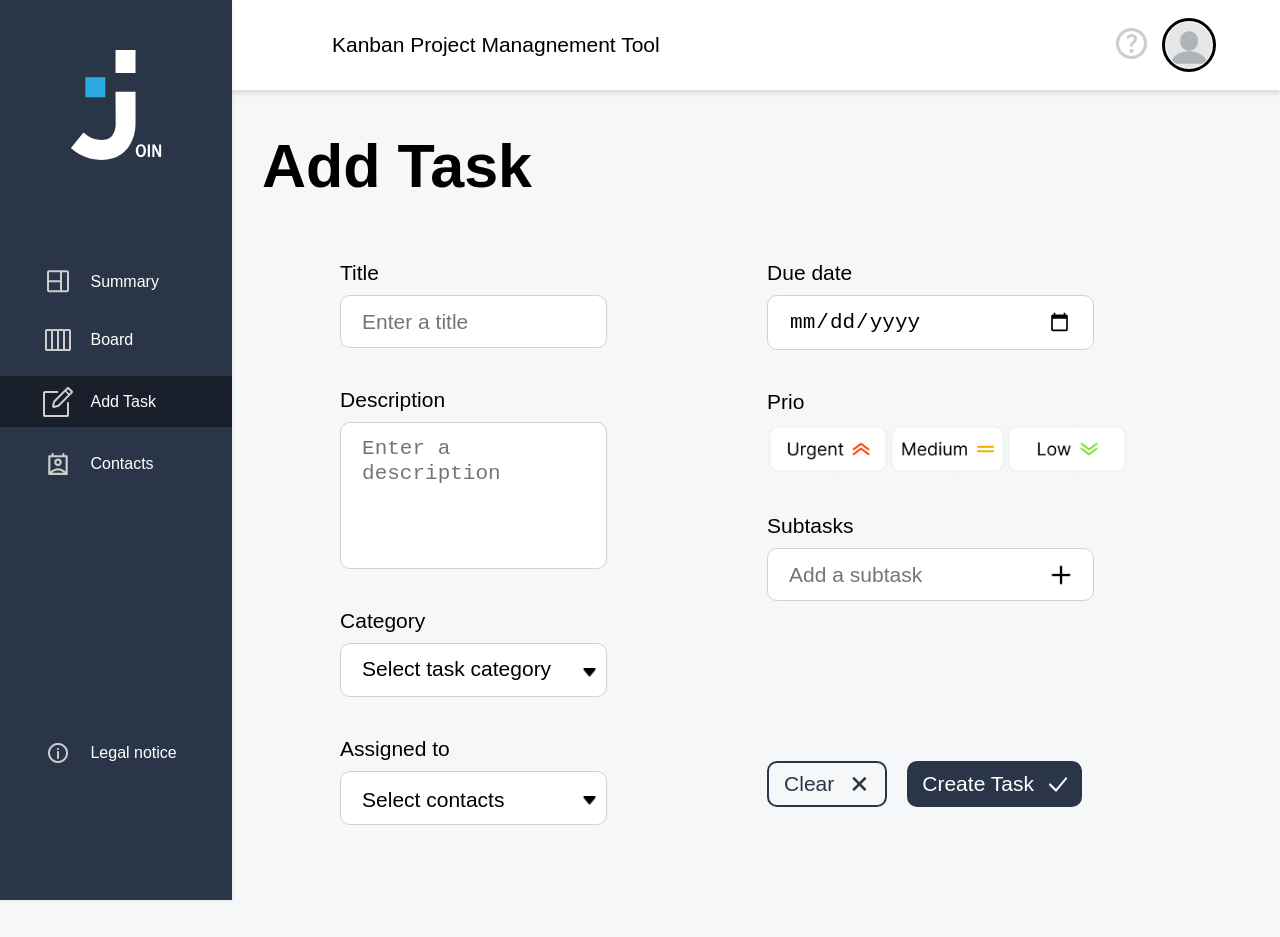
==== addTask.html @ c0d2c395 "first commit" ====
<!DOCTYPE html>
<html lang="en">

<head>
    <meta charset="UTF-8">
    <meta http-equiv="X-UA-Compatible" content="IE=edge">
    <meta name="viewport" content="width=device-width, initial-scale=1.0">
    <title>Add task</title>
    <link rel="stylesheet" href="./css/addTask.css">
    <link rel="icon" href="assets/img/logo-blue.png">
    <link rel="stylesheet" href="fonts.css">
    <link rel="stylesheet" href="./assets/templates/style_templates.css">

    <script src="./js/mini_backend.js"></script>
    <script src="./js/HTMLsBoard_AddTask.js"></script>
    <script src="./js/addTask.js"></script>
    <script src="./js/contacts.js"></script>
    <script src="./script.js"></script>
</head>

<body onload="initAddTask()">

    <div w3-include-html="./assets/templates/Sidebar.html"></div>
    <div w3-include-html="./assets/templates/header.html"></div>
    <div class="wrapper">

        <div class="content">
            <h1>Add Task </h1>

            <form  onsubmit="addToTasks(); setTimeout(function() { window.location.reload(); }, 3000); return false" class="taskBoard">

                <div class="taskBoardLeft">
                    <div><!--Title container-->
                        <label>Title</label>
                        <input id="task" type="text" placeholder="Enter a title" required>
                    </div>

                    <div><!--Title container-->
                        <label>Description</label>
                        <textarea id="description" required style="color: #000000;" required type="text"
                            placeholder="Enter a description"></textarea>
                    </div>

                    <div class="categoryContainer"> <!--Category container-->
                        <label>Category</label>

                        <div class="dropdown">
                            <div class="headerForSelectionField">
                                <label id="labelCategory">Select task category</label>
                                <img class="arrDown" src="./assets/img/arrDown.png">
                                <!--Hidden input category-->
                                <div id="hiddenInputCategory" class="hiddenInput displayNone">

                                    <input class="selectedCategoryInputValue" maxlength="30"
                                        id="selectedCategoryInputValue" placeholder="Category name">
                                    <img onclick="closeHiddenInput()" class="closeHiddenInput"
                                        src="./assets/img/closeButtonBoard.png">
                                    <hr>
                                    <img class="createInHiddenInput" onclick="addCategoryOnTask()"
                                        src="./assets/img/check.png">


                                    <div class="colorPickers">
                                        <div onclick="addCategoryColorOnTask(1)" id="color1" class="colorPicker"
                                            style="background-color:#8AA4FF;"></div>
                                        <div onclick="addCategoryColorOnTask(2)" id="color2" class="colorPicker"
                                            style="background-color:#FF0000;"></div>
                                        <div onclick="addCategoryColorOnTask(3)" id="color3" class="colorPicker"
                                            style="background-color:#2AD300 ;"></div>
                                        <div onclick="addCategoryColorOnTask(4)" id="color4" class="colorPicker"
                                            style="background-color:#FF8A00 ;"></div>
                                        <div onclick="addCategoryColorOnTask(5)" id="color5" class="colorPicker"
                                            style="background-color:#E200BE ;"></div>
                                        <div onclick="addCategoryColorOnTask(6)" id="color6" class="colorPicker"
                                            style="background-color:#0038FF ;"></div>
                                    </div>
                                </div>
                            </div>
                            <div id="dropdownCategory" class="dropdown-content">
                                <a onclick="openInputAddCategory()" href="#">Add category</a>
                            </div>
                        </div>
                    </div>

                    <div id="eventLis"> <!--Assigned to container-->
                        <label>Assigned to</label>
                        <div class="dropdownAssigned">
                            <div class="headerForSelectionField">
                                <label style="position: relative;">Select contacts</label>
                                <img class="arrDown" src="./assets/img/arrDown.png">
                                <div>
                                    <input id="hiddenInputAddContact" class="hiddenInput displayNone"
                                        placeholder="New category name"> <!--Hidden input addContact-->

                                </div>

                            </div>
                            <div id="dropdownAddContact" class="dropdown-content">


                            </div>
                        </div>
                    </div>

                </div>
                <div class="dividingHR"></div>
                <div class="taskBoardRight">

                    <div>
                        <label>Due date</label>
                        <input type="date" id="date" required />
                    </div>

                    <div>
                        <label>Prio</label>
                        <div class="priorities">
                            <img id="prio1" value="urgent" onclick="addPriority(1)" class="priorityImg"
                                src="./assets/img/urgentImg.png">
                            <img id="prio2" value="medium" onclick="addPriority(2)" class="priorityImg"
                                src="./assets/img/mediumImg.png">
                            <img id="prio3" value="low" onclick="addPriority(3)" class="priorityImg"
                                src="./assets/img/lowImg.png">
                        </div>
                    </div>

                    <div>
                        <label>Subtasks</label>
                        <div class="addSubTask">
                            <input maxlength="35" id="subtask" placeholder="Add a subtask">
                            <img onclick="addSubtask()" class="addSubtaskButton"
                                src="./assets/img/addSubtaskButton.png">
                        </div>
                        <div id="subtasksOnAddTask" class="subtasksDiv">

                        </div>
                    </div>

                    <div>
                        <span></span>
                    </div>
                    <div class="buttonsCreateTask">
                        <button onclick="window.location.reload(); return false" id="addTaskButton" class="buttonClearTask">
                            <span>Clear</span>
                            <span class="clearTaskPageImg">+</span>
                        </button>
                        <button type="submit"
                            class="buttonCreateTask">
                            <span>Create Task</span>
                            <img class="createTaskPageImg" src="./assets/img/createTaskPage.png">
                        </button>
                    </div>

            </form>

        </div><!--taskBoard closed-->



    </div><!--content closed-->
    <div id="popUpWhenAdded" class="taskAddedPopUp displayNone"><span>Task added to board</span></div>
    </div><!--wrapper closed-->


</body>

</html>
---- css/addTask.css ----
body {
    background-color: #F6F7F8;
    height: 100vh;
    display: flex;
    justify-content: end;
    align-items: end;
    margin: 0;
}

.wrapper {
    display: flex;
    flex-direction: column;
    margin: 0;
    background-color: #F6F7F8;
    height: calc(100vh - 90px);
    width: calc(100% - 232px);
    position: relative;

}

.content {
    margin: 50px 85px 0 135px;
    max-height: fit-content
}

h1 {
    font-size: 61px;
    margin-bottom: 60px;
    font-weight: 700;
}

.taskBoard {
    display: flex;
    justify-content: space-evenly;
}

.taskBoardLeft {

    font-size: 21px;
    font-weight: 400;

}

.dividingHR {
    width: 0px;
    height: auto;
    max-height: 1000px;
    border: 1px solid #D1D1D1;

}

.taskBoardLeft textarea {
    height: 119px;
    width: 422px;
    border-radius: 10px;
    padding: 13px 21px 13px 21px;
    color: #D1D1D1;
    border: 1px solid #D1D1D1;
    font-size: 21px;
    line-height: 120%;
    outline: none;
    resize: none;
}

.taskBoardRight {

    display: flex;
    flex-direction: column;
    font-size: 21px;
    font-weight: 400;
}

form div {
    display: flex;
    flex-direction: column;
    margin-bottom: 40px;

}


form label {
    margin-bottom: 10px;
}

input {
    width: 422px;
    border-radius: 10px;
    padding: 13px 21px 13px 21px;
    color: #000000;
    border: 1px solid #D1D1D1;
    font-size: 21px;
    line-height: 120%;
    outline: none;
    resize: none;

}

.hiddenInput {
    position: absolute;
    left: 0;
    top: 0;

}

.priorities {
    display: flex;
    flex-direction: row;
    width: auto;
    margin-bottom: 0 !important;
}


.priority {

    margin-right: 10px;
    border-radius: 10px;
    box-shadow: -2px 0px 6px rgba(0, 0, 0, 0.25);
}

.priority:hover {
    transform: scale(1.1);
    cursor: pointer;
    box-shadow: -2px 0px 6px rgba(0, 0, 0, 0.25);

}

.arrDown {
    height: 9px;
    width: 13px;
    position: absolute;
    top: 24px;
    right: 10px
}

.newContactImg {
    height: 7px;
    width: 7px
}

.dropdown {
    position: relative;
    display: inline-block;
    width: 422px;
    height: 26px;
    border-radius: 10px;
    background-color: #ffffff;
    padding: 13px 21px;
    color: #000000;
    border: 1px solid #D1D1D1;
    margin-bottom: 0 !important;


}
.dropdownAssigned {
    position: relative;
    display: inline-block;
    width: 422px;
    height: 26px;
    border-radius: 10px;
    background-color: #ffffff;
    padding: 13px 21px;
    color: #000000;
    border: 1px solid #D1D1D1;
    margin-bottom: 0 !important;


}

.dropdown-content {
    display: none;
    position: absolute;
    top: 40px;
    left: -1px;
    width: 100%;
    background-color: #ffffff;
    color: #D1D1D1;
    border: 1px solid;
    border-radius: 10px;
    z-index: 1;
    padding-top: 10px;
    margin-bottom: 15px !important;
    border-top: none;
}

.dropdown-content a {
    display: block;
    padding: 12px 20px;
    text-decoration: none;
    color: #000000;
}


.dropdown:hover .dropdown-content {
    display: block;
    border-top: none;
}

.dropdownAssigned:hover .dropdown-content {
    display: block;
    border-top: none;
}


.colorPickers {
    display: flex;
    flex-direction: row;
    margin-top: 5px;
    margin-bottom: 0 !important;
}

.colorPicker {
    height: 15px;
    width: 15px;
    border-radius: 50%;
    margin-right: 15px;
    margin-bottom: 0 !important;

}

/* new assigned category value */

.assignedCategoryValues {
    display: flex;
    flex-direction: row;
    align-items: center;
    justify-content: space-between;

}

.colorPickerAssigned {
    margin-left: 20px;
}

hr {
    background-color: #9e9c9c;
    transform: rotate(90deg);
    height: 1px;
    width: 30px;
    position: absolute;
    right: 7%;
    top: 20%;
    border: none;
}

.closeHiddenInput {
    height: 18px;
    width: 18px;
    position: absolute;
    right: 62px;
    top: 18px;
}

.createInHiddenInput {
    height: 18px;
    width: 18px;
    position: absolute;
    right: 18px;
    top: 17px;
}

.headerForSelectionField {
    display: flex;
    flex-direction: row;
    justify-content: space-between;
    align-items: center;


}

.addSubtaskButton {
    height: 20px;
    width: 20px;
    position: absolute;
    top: 17px;
    right: 5%
}

.addSubTask {
    position: relative;

}

.buttonsCreateTask {
    display: flex;
    flex-direction: row;
    justify-content: flex-end;
    font-size: 21px;
    font-weight: 400;
    margin: 0 90px 90px 0
}

.buttonCreateTask {
    display: flex;
    align-items: center;
    background-color: rgba(42, 54, 71, 1);
    color: white;
    border-radius: 10px;
    padding: 0 15px;
    font-size: 21px;
    border: none;
}

.buttonCreateTask:hover {
    cursor: pointer;
    background-color: #29ABE2;
    transition: 75ms ease-in-out;
    border: none;
}

.buttonClearTask {
    display: flex;
    align-items: center;
    margin-right: 20px;
    padding: 0 15px;
    border-radius: 10px;
    border: 2px solid rgba(42, 54, 71, 1);
    color: rgba(42, 54, 71, 1);
    font-size: 21px;
    background-color: #F6F7F8
}

.buttonClearTask:hover {
    cursor: pointer;
    border-color: #29ABE2;
    color: #29ABE2;

}

.createTaskPageImg {
    margin-left: 15px;
}

.clearTaskPageImg {
    margin-left: 15px;
    font-size: 36px;
    transform: rotate(45deg);
}



::-webkit-scrollbar {
    width: 10px;
    background-color: #F0F0F0;
    width: 15px
}

::-webkit-scrollbar-thumb {
    background-color: rgba(42, 54, 71, 1);
    border-radius: 10px;


}

.priorityImg {
    height: 50px;
    border-radius: 10px;

}

.priorityImg:hover {
    cursor: pointer;
    box-shadow: -5px 4px rgba(130, 130, 130, 0.21);
    border: none
}

.subtasksDiv {
    display: flex;
    flex-direction: column;
}

.displayNone {
    display: none;
}

.addedSubtask {
    width: 5px;
    height: 20px;
    font-size: 18px;
}

.checkBoxDiv {
    width: 80%;
    display: flex;
    flex-direction: row;
    align-items: center;
    justify-content: space-between;
    margin-bottom: 10px;
}

.subtaskLabel {
    margin-bottom: 5px !important;
}

.taskAddedPopUp {
    width: 100%;
    animation: taskAddedPopUp ease-in 3s;

}

.taskAddedPopUp span {
    margin-left: 40%;
    border-radius: 10px;
    background-color: #2A3647;
    padding: 30px;
    width: 20%;
    color: white;
    font-size: 26px;
}

.droppedContacts {


    margin-bottom: 3px;
    position: relative;
}

.droppedContacts input {
    position: absolute;
    left: 30%;
    top: 35%;
    margin-right: 30%;
}

@keyframes taskAddedPopUp {

    0% {
        transform: translateY(0vh);

    }

    50% {
        transform: translateY(-40vh);

    }

    100% {
        transform: translateY(-40vh);

    }
}


@media(max-width:800px) {


    h1 {
        text-align: center;
        margin-top: 20%;
        font-size: 30px;
    }

    .wrapper {
        width: 100%;
        height: 100vh;
        flex-direction: column;
        justify-content: flex-start;
    }

    .content {
        margin: 60px 20px;
        justify-content: center;
    }

    input {
        width: 88%
    }

    .taskBoard textarea {
        width: 88%;
        height: 50px
    }

    .taskBoard {
        display: flex;
        flex-direction: column !important;
        align-items: center;
        justify-content: center;
    }

    .dividingHR {
        display: none;
    }

    hr {
        display: none;
    }

    .dropdown {
        width: 88%
    }
    .dropdownAssigned {
        width: 88%
    }

    .dropdown-content {
        width: 100%
    }

    .taskBoardLeft {
        width: 90%
    }

    .taskBoardRight {
        width: 90%;
    }

    .addSubtaskButton {
        right: 7%
    }

    .buttonsCreateTask {
        margin: 0;

        justify-content: center;
    }

    .buttonsCreateTask {
        margin-bottom: 30% !important;
    }


    .droppedContacts input {
        left: 40%
    }

    .dividingHR {
        display: none;
    }

    .priorityImg {
        width: 30%
    }

    .selectedCategoryInputValue {
        font-size: 18px;
        position: relative;
        height: 100%;
        padding: 21px;
        width: 102%;

    }


    .hiddenInput {
        position: absolute;
        left: -1px;
        top: -2px;
        right: 0;
        bottom: -1;
        width: 87%;
    }

    .createInHiddenInput {
        height: 18px;
        width: 18px;
        position: absolute;
        right: -12%;
        top: 26%;
    }

    .closeHiddenInput {
        height: 18px;
        width: 18px;
        position: absolute;
        right: 2%;
        top: 27%;
    }
}


@media(min-width:800px) and (max-width:1000px) {
    .wrapper {
        width: 100%;
        height: 100vh;
        flex-direction: column;
        justify-content: flex-start;
    }

    h1 {
        text-align: center;
    }

    .content {
        margin: 60px 20px;

    }

    input {
        width: 70% !important;
    }


    .taskBoard textarea {
        width: 70%
    }

    .dropdown {
        width: 70%
    }
    .dropdownAssigned {
        width: 70%
    }

    .dropdown-content {
        width: 100%
    }


    .addSubtaskButton {
        right: 25%
    }

    .buttonsCreateTask {
        margin-bottom: 80% !important;
        padding: 10px 5px
    }

    .droppedContacts input {
        left: 50%
    }


}

@media(min-width:500px)and (max-width:1000px) {
    .dividingHR {
        display: none;
    }

    .priorityImg {
        width: 30%
    }
}

@media(min-width:500px)and (max-width:800px) {
    .selectedCategoryInputValue {
        width: 107%;
    }

    .priorityImg {
        width: 20%
    }
}

@media(min-width:800px)and (max-width:850px) {
    .selectedCategoryInputValue {
        width: 83% !important;
    }

    .createInHiddenInput {

        right: 3%;
    }

    .closeHiddenInput {
        right: 16%;
    }

    hr {
        right: 7%;
    }
}

@media(min-width:750px)and (max-width:800px) {
    .selectedCategoryInputValue {
        width: 108% !important;
    }
}

@media(min-width:850px)and (max-width:1000px) {
    .selectedCategoryInputValue {
        width: 83% !important;
    }

    .createInHiddenInput {
        right: 3%;
    }

    .closeHiddenInput {
        right: 17%;
    }
}

@media(min-width:1000px)and (max-width:1300px) {
    h1 {
        margin-left: 30px;
    }

    .addSubtaskButton {
        right: 25%
    }

    .dividingHR {
        display: none;
    }

    input {
        width: 70% !important;
    }


    .taskBoard textarea {
        width: 70%
    }

    .dropdown {
        width: 70%
    }
    .dropdownAssigned {
        width: 70%
    }

    .content {
        margin: 0
    }

    .selectedCategoryInputValue {
        width: 83% !important;
    }

    .createInHiddenInput {
        right: 3%;
    }

    .closeHiddenInput {
        right: 17%;
    }

}

@media(min-width:240px) and (max-width:450px) {
    .priorityImg {
        width: 36%;
        height: 40px;
    }

    .addSubtaskButton {
        right: 0
    }
}
---- fonts.css ----
/* open-sans-regular - latin */
@font-face {
     font-display: swap; /* Check https://developer.mozilla.org/en-US/docs/Web/CSS/@font-face/font-display for other options. */
     font-family: 'Open Sans';
     font-style: normal;
     font-weight: 400;
     src: url('assets/fonts/sopen-sans-v34-latin-regular.eot'); /* IE9 Compat Modes */
     src: url('assets/fonts/sopen-sans-v34-latin-regular.eot?#iefix') format('embedded-opentype'), /* IE6-IE8 */
          url('assets/fonts/sopen-sans-v34-latin-regular.woff2') format('woff2'), /* Super Modern Browsers */
          url('assets/fonts/sopen-sans-v34-latin-regular.woff') format('woff'), /* Modern Browsers */
          url('assets/fonts/sopen-sans-v34-latin-regular.ttf') format('truetype'), /* Safari, Android, iOS */
          url('assets/fonts/sopen-sans-v34-latin-regular.svg#OpenSans') format('svg'); /* Legacy iOS */
   }
   /* open-sans-500 - latin */
   @font-face {
     font-display: swap; /* Check https://developer.mozilla.org/en-US/docs/Web/CSS/@font-face/font-display for other options. */
     font-family: 'Open Sans';
     font-style: normal;
     font-weight: 500;
     src: url('assets/fonts/sopen-sans-v34-latin-500.eot'); /* IE9 Compat Modes */
     src: url('assets/fonts/sopen-sans-v34-latin-500.eot?#iefix') format('embedded-opentype'), /* IE6-IE8 */
          url('assets/fonts/sopen-sans-v34-latin-500.woff2') format('woff2'), /* Super Modern Browsers */
          url('assets/fonts/sopen-sans-v34-latin-500.woff') format('woff'), /* Modern Browsers */
          url('assets/fonts/sopen-sans-v34-latin-500.ttf') format('truetype'), /* Safari, Android, iOS */
          url('assets/fonts/sopen-sans-v34-latin-500.svg#OpenSans') format('svg'); /* Legacy iOS */
   }
   /* open-sans-600 - latin */
   @font-face {
     font-display: swap; /* Check https://developer.mozilla.org/en-US/docs/Web/CSS/@font-face/font-display for other options. */
     font-family: 'Open Sans';
     font-style: normal;
     font-weight: 600;
     src: url('assets/fonts/sopen-sans-v34-latin-600.eot'); /* IE9 Compat Modes */
     src: url('assets/fonts/sopen-sans-v34-latin-600.eot?#iefix') format('embedded-opentype'), /* IE6-IE8 */
          url('assets/fonts/sopen-sans-v34-latin-600.woff2') format('woff2'), /* Super Modern Browsers */
          url('assets/fonts/sopen-sans-v34-latin-600.woff') format('woff'), /* Modern Browsers */
          url('assets/fonts/sopen-sans-v34-latin-600.ttf') format('truetype'), /* Safari, Android, iOS */
          url('assets/fonts/sopen-sans-v34-latin-600.svg#OpenSans') format('svg'); /* Legacy iOS */
   }
   /* open-sans-700 - latin */
   @font-face {
     font-display: swap; /* Check https://developer.mozilla.org/en-US/docs/Web/CSS/@font-face/font-display for other options. */
     font-family: 'Open Sans';
     font-style: normal;
     font-weight: 700;
     src: url('assets/fonts/sopen-sans-v34-latin-700.eot'); /* IE9 Compat Modes */
     src: url('assets/fonts/sopen-sans-v34-latin-700.eot?#iefix') format('embedded-opentype'), /* IE6-IE8 */
          url('assets/fonts/sopen-sans-v34-latin-700.woff2') format('woff2'), /* Super Modern Browsers */
          url('assets/fonts/sopen-sans-v34-latin-700.woff') format('woff'), /* Modern Browsers */
          url('assets/fonts/sopen-sans-v34-latin-700.ttf') format('truetype'), /* Safari, Android, iOS */
          url('assets/fonts/sopen-sans-v34-latin-700.svg#OpenSans') format('svg'); /* Legacy iOS */
   }
   /* open-sans-800 - latin */
   @font-face {
     font-display: swap; /* Check https://developer.mozilla.org/en-US/docs/Web/CSS/@font-face/font-display for other options. */
     font-family: 'Open Sans';
     font-style: normal;
     font-weight: 800;
     src: url('assets/fonts/sopen-sans-v34-latin-800.eot'); /* IE9 Compat Modes */
     src: url('assets/fonts/sopen-sans-v34-latin-800.eot?#iefix') format('embedded-opentype'), /* IE6-IE8 */
          url('assets/fonts/sopen-sans-v34-latin-800.woff2') format('woff2'), /* Super Modern Browsers */
          url('assets/fonts/sopen-sans-v34-latin-800.woff') format('woff'), /* Modern Browsers */
          url('assets/fonts/sopen-sans-v34-latin-800.ttf') format('truetype'), /* Safari, Android, iOS */
          url('assets/fonts/sopen-sans-v34-latin-800.svg#OpenSans') format('svg'); /* Legacy iOS */
   }
---- assets/templates/style_templates.css ----
body {
    font-family: 'Open-sans', sans-serif;
    display: flex;
    flex-direction: column;
}


/*Header*/

header {
    position: fixed;
    top: 0;
    left: 232px;
    right: 0;
    height: 90px;
    background-color: white;
    display: flex;
    flex-direction: row;
    align-items: center;
    justify-content: space-between;
    padding-right: 5%;
    box-shadow: 0px 4px 4px rgb(0 0 0 / 10%);
    z-index: 50;
}

.kanban-text-container {
    padding-left: 100px;
}

#logo-responsive {
    display: none;
}

header span {
    font-style: normal;
    font-weight: 400;
    font-size: 21px;
    line-height: 120%;
}

.header-right {
    display: flex;
    justify-content: space-between;
    align-items: center;
}

.question-mark {
    width: 31px;
    height: 31px;
    object-fit: contain;
    padding-right: 15px;
}

.profile-picture-container {
    width: 46px;
    height: 46px;
    padding: 1px;
    border: 3px solid black;
    border-radius: 90px;
    cursor: pointer;
}

.profile-picture {
    width: 46px;
    height: 46px;
    border-radius: 559px;
    object-fit: cover;
}


/*Sidebar*/

#nav {
    position: fixed;
    top: 0;
    left: 0;
    bottom: 0;
    width: 232px;
    background-color: #2A3647;
    display: flex;
    flex-direction: column;
    justify-content: flex-start;
    align-items: center;
    color: white;
    z-index: 99;
    box-shadow: 0px 0px 4px rgba(0, 0, 0, 0.1);
}

a {
    text-decoration: none;
}

.sidebar-logo {
    width: 100%;
    display: flex;
    object-fit: cover;
    justify-content: center;
    align-items: center;
    margin-top: 50px;
    margin-bottom: 100px;
}

.sidebar-logo img {
    height: 110px;
}

.sidebar-links {
    display: flex;
    flex-direction: column;
    justify-content: center;
    align-items: flex-start;
    padding: 0px;
    gap: 15px;
    width: 232px;
    height: 229px;
    z-index: 500;
}

.sidebar-props {
    display: flex;
    justify-content: center;
    align-items: center;
    width: 100%;
    padding-bottom: 10px;
    padding-top: 10px;
}

.sidebar-props:hover,
.legal-notice:hover {
    background-color: rgb(0, 0, 0, 0.4);
}

#nav-mobile {
    display: none;
}

.clicked {
    background-color: rgb(0, 0, 0, 0.4);
}

.sidebar-icons {
    width: 28%;
    display: flex;
    justify-content: center;
    align-items: center;
}

.sidebar-text {
    width: 50%;
    font-weight: 400;
    font-size: 16px;
    display: flex;
    align-items: center;
    color: white;
}

.sidebar-legal-notice {
    display: flex;
    align-items: flex-end;
    justify-content: center;
    flex-direction: column;
    height: 60%;
    width: 100%;
    margin-top: 120px;
}

.legal-notice {
    display: flex;
    align-items: center;
    justify-content: center;
    flex-direction: row;
    width: 100%;
    padding-top: 10px;
    padding-bottom: 10px;
}

.img-drop-down {
    position: absolute;
    top: 90px;
    right: 5%;
    background-color: #2A3647;
    color: white;
    border-radius: 10px;
    border-top-right-radius: 0;
    padding: 10px 10px;
    display: flex;
    flex-direction: column;
}

.img-drop-down a {
    font-size: 16px;
    margin: 10px 0;
    color: white;
    white-space: nowrap;
}

.img-drop-down a:hover {
    text-decoration: underline;
}

@media(max-width:1000px) {
    header {
        position: fixed;
        top: 0;
        left: 0;
        right: 0;
    }

    .sidebar-logo,
    .sidebar-legal-notice {
        display: none;
    }

    #nav {
        top: unset;
        right: 0;
        height: 80px;
        width: 100%;
        display: flex;
        justify-content: space-evenly;
        align-items: center;
    }

    .sidebar-links {
        justify-content: space-evenly;
        align-items: center;
        flex-direction: unset;
        padding: 0px;
        width: 100%;
    }

    .sidebar-props {
        justify-content: center;
        flex-direction: column;
        align-items: center;
        height: 80px;
        padding: 0 40px 0 40px;
        width: fit-content;
    }

    .sidebar-text {
        width: unset;
        padding-top: 10px;
        white-space: nowrap;
    }

    header {
        padding-left: 0;
    }

    #link-to-help {
        display: none;
    }
}

@media (max-width: 640px) {

    #nav {
        height: 70px;
    }

    .sidebar-icons img {
        height: 1.3rem;
    }

    .sidebar-text {
        font-size: 14px;
    }

    .sidebar-links {
        gap: 0;
    }

    .sidebar-props {
        width: 0;
        height: 70px;
    }

    .header-right {
        position: absolute;
        right: 5%;
    }

    .kanban-text-container {
        position: absolute;
        left: 0;
        right: 0;
        display: flex;
        justify-content: center;
        align-items: center;
        padding-right: 250px;
        padding-left: 0;
        display: none;
    }

    .kanban-text-container-2 {
        order: -1;
        margin-top: 20px;
        display: flex;
        justify-content: center !important;
        margin-right: 140px !important;
    }

    .img-drop-down {
        top: 65px !important;
    }

    .responsiveHeader {
        justify-content: unset !important;
        margin-right: 0;
    }

    #logo-responsive {
        display: unset;
        position: absolute;
        height: 50px;
        left: 7%;
    }

    header span {
        margin-top: 166px !important;
        margin-right: -188px;
        margin-left: 10%;
    }
}

@media (max-width: 600px) {

    .profile-picture-container {
        width: 35px;
        height: 35px;
    }

    .profile-picture {
        width: 35px;
        height: 35px;
    }

    .question-mark {
        width: 25px;
        height: 25px;
    }
}

@media (max-width: 440px) {

    header span {
        margin-right: 15px;
    }

    .kanban-text-container {
        padding-right: 0px !important;
    }

    .kanban-text-container-2 {
        margin-right: 50px !important;
    }

    .kanban-text-container span {
        font-size: 18px;
    }

    .img-drop-down {
        top: 65px !important;
    }
}
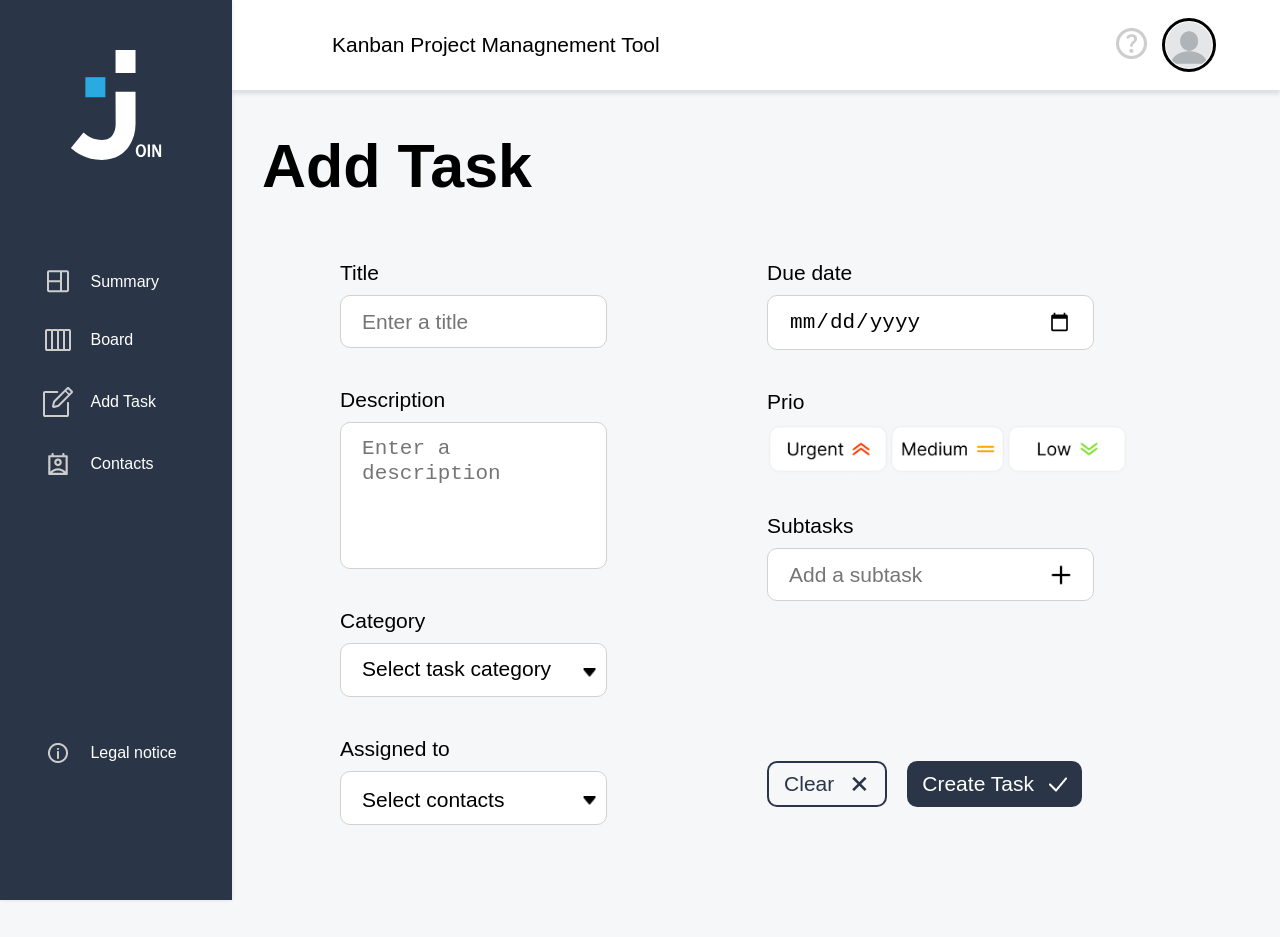
==== commit 888e11f7: "last fixes" ====
--- a/addTask.html
+++ b/addTask.html
@@ -15,6 +15,7 @@
     <script src="./js/HTMLsBoard_AddTask.js"></script>
     <script src="./js/addTask.js"></script>
     <script src="./js/contacts.js"></script>
+    <script src="./js/tasks.js"></script>
     <script src="./script.js"></script>
 </head>
 
@@ -23,11 +24,13 @@
     <div w3-include-html="./assets/templates/Sidebar.html"></div>
     <div w3-include-html="./assets/templates/header.html"></div>
     <div class="wrapper">
+        <div class="kanban-responsive d-none">Kanban Project Management Tool</div>
+
 
         <div class="content">
             <h1>Add Task </h1>
 
-            <form  onsubmit="addToTasks(); setTimeout(function() { window.location.reload(); }, 3000); return false" class="taskBoard">
+            <form  onsubmit="addToTasks(); return false" class="taskBoard">
 
                 <div class="taskBoardLeft">
                     <div><!--Title container-->
@@ -45,7 +48,7 @@
                         <label>Category</label>
 
                         <div class="dropdown">
-                            <div class="headerForSelectionField">
+                            <div onclick="toggleDropdown()" class="headerForSelectionField">
                                 <label id="labelCategory">Select task category</label>
                                 <img class="arrDown" src="./assets/img/arrDown.png">
                                 <!--Hidden input category-->
@@ -85,20 +88,20 @@
                     <div id="eventLis"> <!--Assigned to container-->
                         <label>Assigned to</label>
                         <div class="dropdownAssigned">
-                            <div class="headerForSelectionField">
+                            <div onclick="toggleDropdownContacts()" class="headerForSelectionField">
                                 <label style="position: relative;">Select contacts</label>
                                 <img class="arrDown" src="./assets/img/arrDown.png">
                                 <div>
                                     <input id="hiddenInputAddContact" class="hiddenInput displayNone"
-                                        placeholder="New category name"> <!--Hidden input addContact-->
+                                        placeholder=""> <!--Hidden input addContact-->
 
                                 </div>
 
                             </div>
                             <div id="dropdownAddContact" class="dropdown-content">
 
-
                             </div>
+                            <div id="selectedContacts"></div>
                         </div>
                     </div>
 
@@ -159,8 +162,7 @@
     </div><!--content closed-->
     <div id="popUpWhenAdded" class="taskAddedPopUp displayNone"><span>Task added to board</span></div>
     </div><!--wrapper closed-->
-
-
+    
 </body>
 
 </html>
--- a/css/addTask.css
+++ b/css/addTask.css
@@ -16,6 +16,10 @@
     width: calc(100% - 232px);
     position: relative;
 
+}
+
+input[type="checkbox"] {
+    transform: scale(1.5);
 }
 
 .content {
@@ -182,14 +186,22 @@
     border-top: none;
 }
 
+.offset {
+    position: absolute;
+    left: -9999px;
+    top: -9999px;
+}
+
 .dropdown-content a {
-    display: block;
+    display: flex;
+    align-items: center;
+    justify-content: space-between;
     padding: 12px 20px;
     text-decoration: none;
     color: #000000;
 }
 
-
+/*
 .dropdown:hover .dropdown-content {
     display: block;
     border-top: none;
@@ -199,7 +211,7 @@
     display: block;
     border-top: none;
 }
-
+*/
 
 .colorPickers {
     display: flex;
@@ -217,6 +229,10 @@
 
 }
 
+#labelCategory {
+    display: contents;
+}
+
 /* new assigned category value */
 
 .assignedCategoryValues {
@@ -421,6 +437,32 @@
     margin-right: 30%;
 }
 
+.d-none {
+    display: none;
+}
+
+.shake-animation {
+    animation: shake 200ms 2;
+}
+
+@keyframes shake {
+
+    0%,
+    100% {
+        translate: 0;
+    }
+
+    25% {
+        translate: 0.125rem;
+        border-color: red;
+    }
+
+    75% {
+        translate: -0.125rem;
+        border-color: red;
+    }
+}
+
 @keyframes taskAddedPopUp {
 
     0% {
@@ -477,6 +519,17 @@
         justify-content: center;
     }
 
+    .buttonClearTask {
+        display: none;
+    }
+
+    .buttonsCreateTask {
+        position: fixed;
+        right: 5%;
+        height: 60px;
+        bottom: 13%;
+    }
+
     .dividingHR {
         display: none;
     }
@@ -510,14 +563,8 @@
 
     .buttonsCreateTask {
         margin: 0;
-
         justify-content: center;
     }
-
-    .buttonsCreateTask {
-        margin-bottom: 30% !important;
-    }
-
 
     .droppedContacts input {
         left: 40%
@@ -728,6 +775,16 @@
 
 }
 
+@media (max-width: 640px){
+
+    .kanban-responsive{
+        position: absolute;
+        top: 100px;
+        font-size: 16px;
+        padding-left: 32px;
+    }
+}
+
 @media(min-width:240px) and (max-width:450px) {
     .priorityImg {
         width: 36%;
